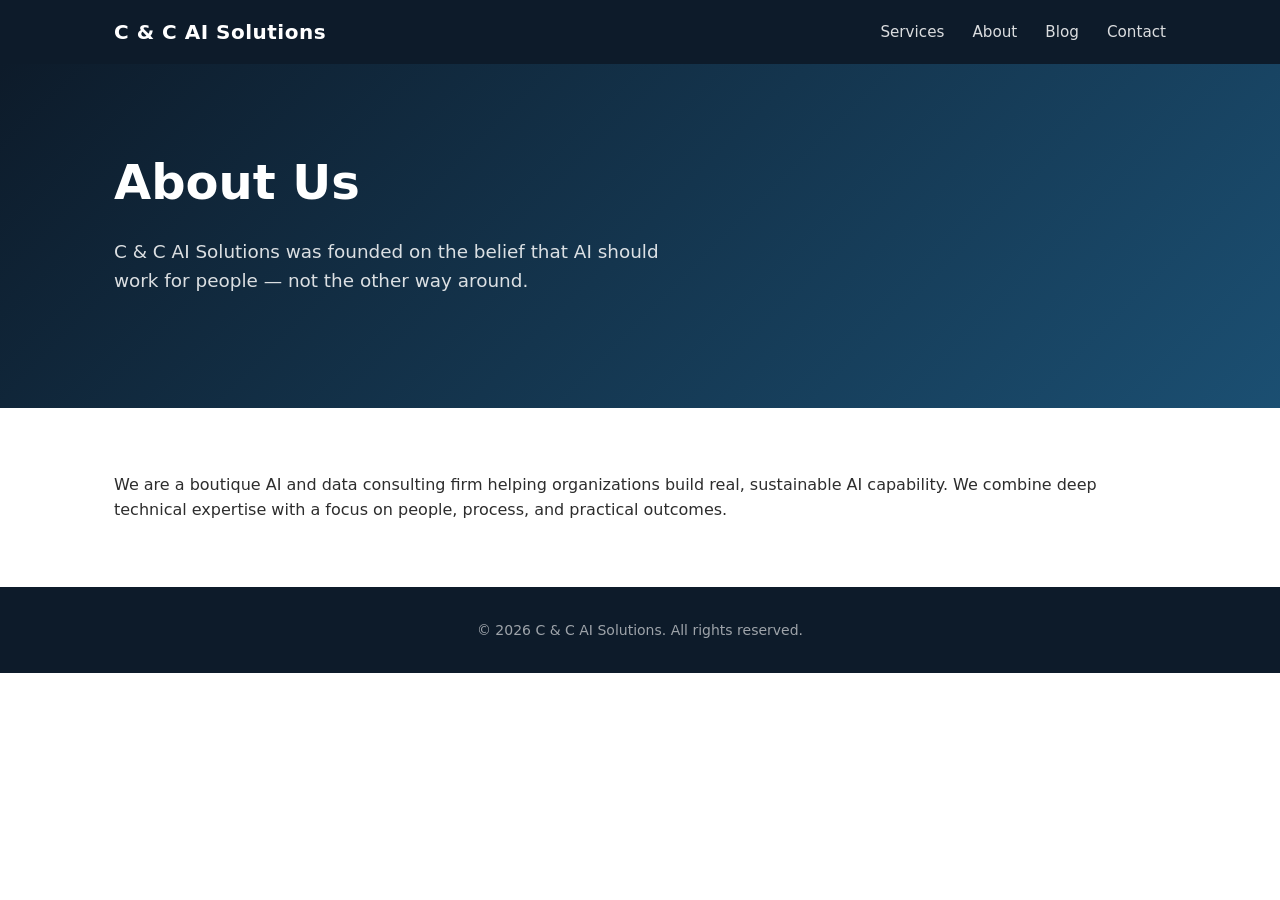
==== about.html @ f87820d6 "Initial site scaffold for C & C AI Solutions Adds homepage, services, about, blog, contact pages wit" ====
<!DOCTYPE html>
<html lang="en">
<head>
  <meta charset="UTF-8" />
  <meta name="viewport" content="width=device-width, initial-scale=1.0" />
  <meta name="description" content="About C & C AI Solutions — who we are and what we believe." />
  <title>About | C & C AI Solutions</title>
  <link rel="stylesheet" href="style.css" />
</head>
<body>

  <header class="site-header">
    <div class="container">
      <a href="index.html" class="logo">C &amp; C AI Solutions</a>
      <nav>
        <a href="services.html">Services</a>
        <a href="about.html">About</a>
        <a href="blog.html">Blog</a>
        <a href="contact.html">Contact</a>
      </nav>
    </div>
  </header>

  <main>
    <section class="hero">
      <div class="container">
        <h1>About Us</h1>
        <p>C &amp; C AI Solutions was founded on the belief that AI should work for people — not the other way around.</p>
      </div>
    </section>

    <section class="section">
      <div class="container">
        <p>We are a boutique AI and data consulting firm helping organizations build real, sustainable AI capability. We combine deep technical expertise with a focus on people, process, and practical outcomes.</p>
      </div>
    </section>
  </main>

  <footer class="site-footer">
    <div class="container">
      <p>&copy; 2026 C &amp; C AI Solutions. All rights reserved.</p>
    </div>
  </footer>

</body>
</html>
---- style.css ----
/* ── Variables ── */
:root {
  --navy:      #0d1b2a;
  --blue:      #1b4f72;
  --accent:    #00b4d8;
  --light:     #f4f7f9;
  --white:     #ffffff;
  --text:      #2d2d2d;
  --muted:     #6c757d;
  --radius:    6px;
  --max-width: 1100px;
}

/* ── Reset ── */
*, *::before, *::after { box-sizing: border-box; margin: 0; padding: 0; }
body { font-family: 'Segoe UI', system-ui, sans-serif; color: var(--text); background: var(--white); line-height: 1.6; }
a { color: inherit; text-decoration: none; }
img { max-width: 100%; display: block; }

/* ── Layout ── */
.container { max-width: var(--max-width); margin: 0 auto; padding: 0 1.5rem; }

/* ── Header ── */
.site-header { background: var(--navy); padding: 1rem 0; position: sticky; top: 0; z-index: 100; }
.site-header .container { display: flex; align-items: center; justify-content: space-between; }
.logo { color: var(--white); font-size: 1.25rem; font-weight: 700; letter-spacing: 0.5px; }
nav { display: flex; gap: 1.75rem; }
nav a { color: rgba(255,255,255,0.85); font-size: 0.95rem; transition: color 0.2s; }
nav a:hover { color: var(--accent); }

/* ── Hero ── */
.hero { background: linear-gradient(135deg, var(--navy) 0%, var(--blue) 100%); color: var(--white); padding: 5rem 0; }
.hero h1 { font-size: clamp(1.8rem, 4vw, 3rem); font-weight: 700; margin-bottom: 1rem; }
.hero p { font-size: 1.15rem; max-width: 560px; color: rgba(255,255,255,0.85); margin-bottom: 2rem; }

/* ── Buttons ── */
.btn { display: inline-block; background: var(--accent); color: var(--navy); font-weight: 600; padding: 0.75rem 1.75rem; border-radius: var(--radius); transition: opacity 0.2s; }
.btn:hover { opacity: 0.85; }
.btn-outline { background: transparent; border: 2px solid var(--accent); color: var(--accent); }

/* ── Sections ── */
.section { padding: 4rem 0; }
.section-alt { background: var(--light); }
.section h2 { font-size: 1.75rem; color: var(--navy); margin-bottom: 0.5rem; }
.section .lead { color: var(--muted); margin-bottom: 2.5rem; }

/* ── Cards ── */
.card-grid { display: grid; grid-template-columns: repeat(auto-fit, minmax(280px, 1fr)); gap: 1.5rem; }
.card { background: var(--white); border: 1px solid #e0e6ed; border-radius: var(--radius); padding: 1.75rem; transition: box-shadow 0.2s; }
.card:hover { box-shadow: 0 4px 20px rgba(0,0,0,0.08); }
.card h3 { color: var(--navy); margin-bottom: 0.5rem; }
.card p { color: var(--muted); font-size: 0.95rem; }

/* ── Blog ── */
.post-meta { font-size: 0.85rem; color: var(--muted); margin-bottom: 0.5rem; }
.post-body { max-width: 720px; margin: 0 auto; }
.post-body h2 { font-size: 2rem; color: var(--navy); margin-bottom: 0.5rem; }
.post-body p { margin-bottom: 1.25rem; }
.post-body h3 { color: var(--navy); margin: 2rem 0 0.5rem; }
.back-link { display: inline-block; margin-bottom: 2rem; color: var(--blue); font-size: 0.9rem; }
.back-link:hover { color: var(--accent); }

/* ── Footer ── */
.site-footer { background: var(--navy); color: rgba(255,255,255,0.6); text-align: center; padding: 2rem 0; font-size: 0.875rem; }

/* ── Responsive ── */
@media (max-width: 640px) {
  nav { gap: 1rem; }
  .hero { padding: 3rem 0; }
}
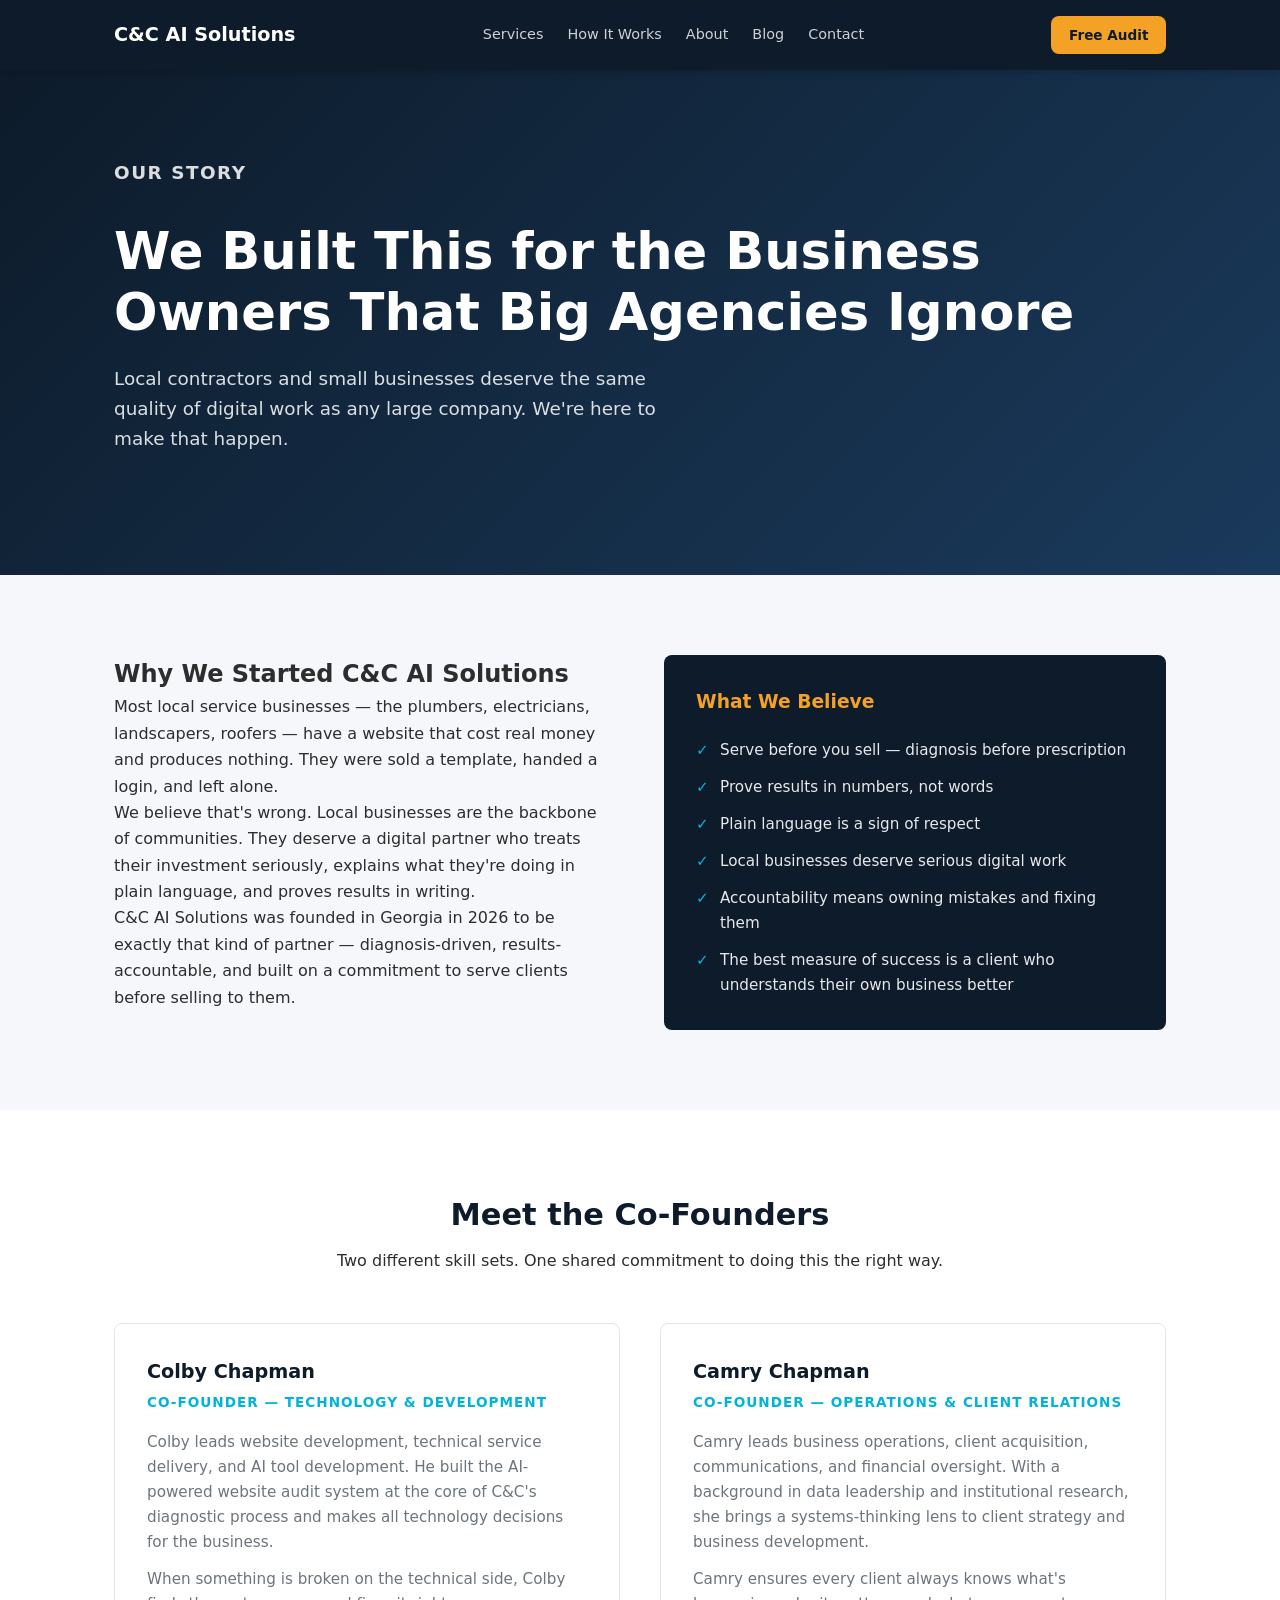
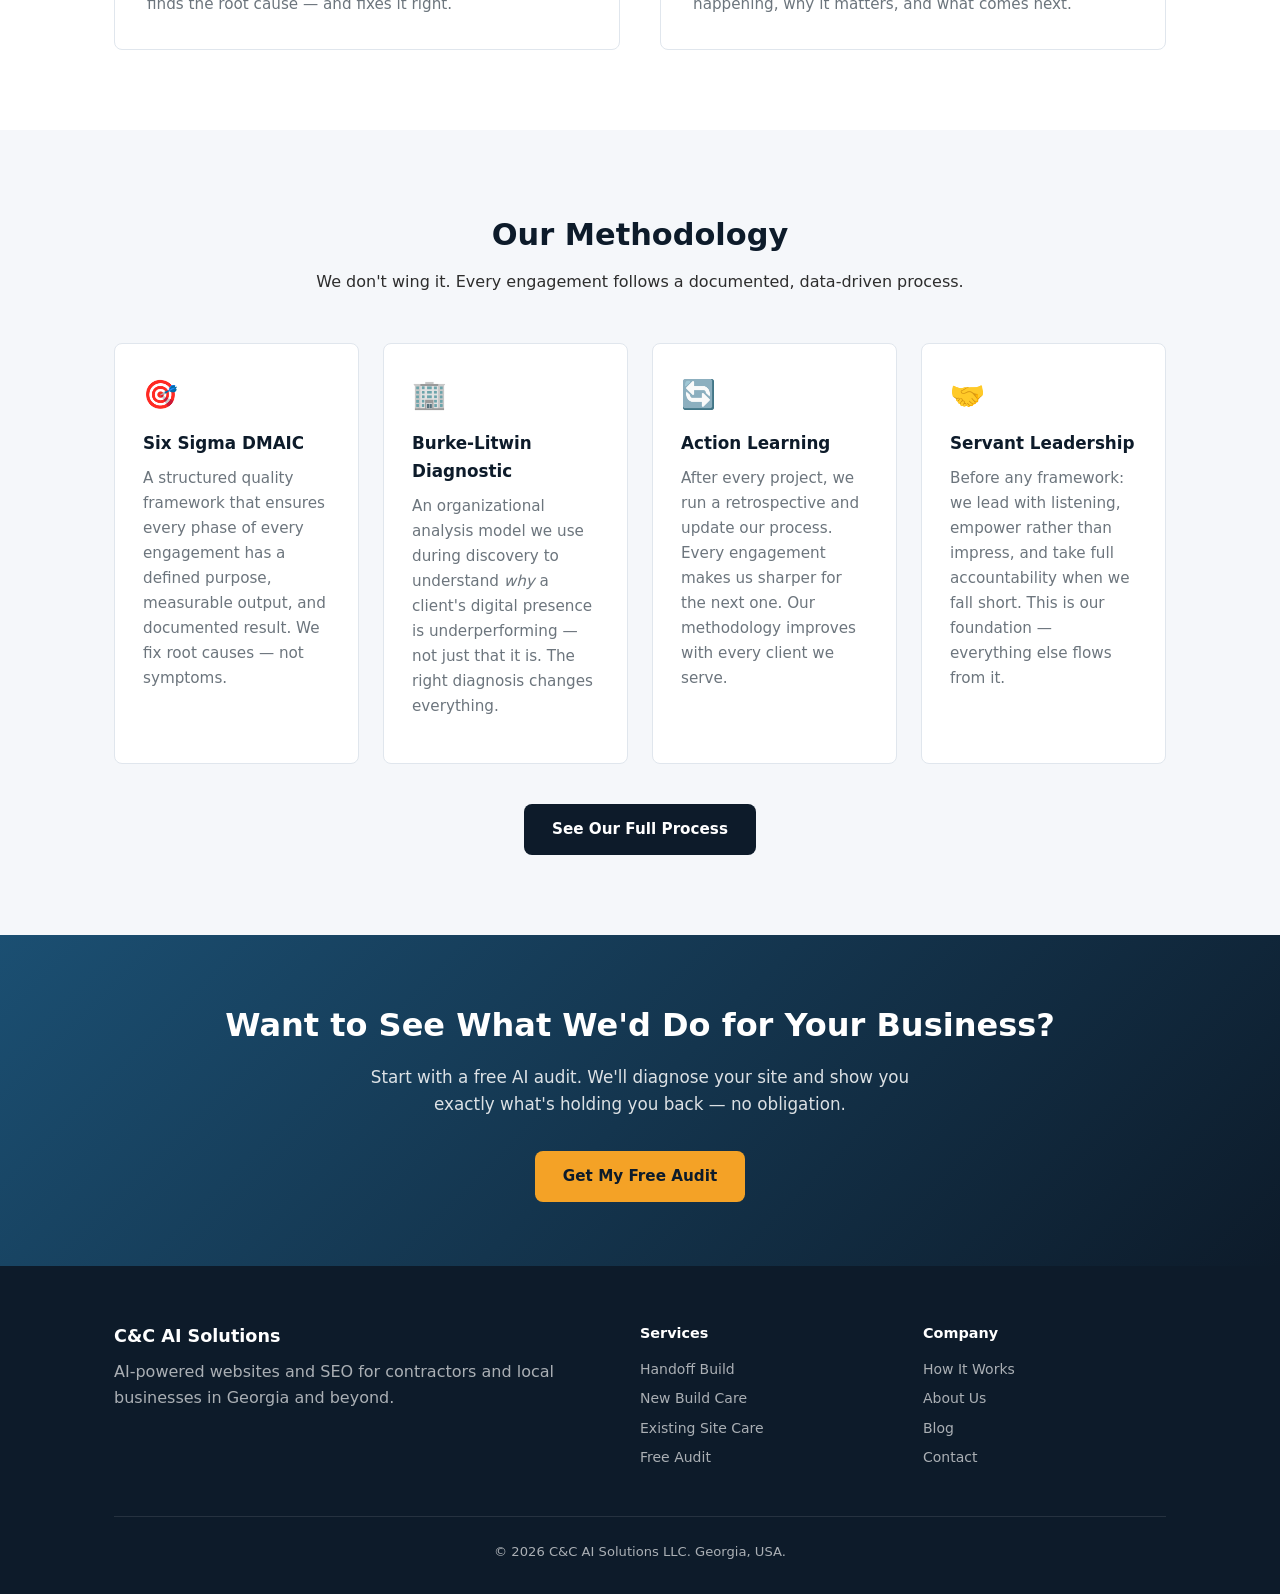
==== commit 0d89bf76: "Build full site from business foundation docs Rewrote all pages with real company content pulled fro" ====
--- a/about.html
+++ b/about.html
@@ -3,42 +3,156 @@
 <head>
   <meta charset="UTF-8" />
   <meta name="viewport" content="width=device-width, initial-scale=1.0" />
-  <meta name="description" content="About C & C AI Solutions — who we are and what we believe." />
-  <title>About | C & C AI Solutions</title>
+  <meta name="description" content="About C&C AI Solutions — a Georgia-based AI and web development company founded by Colby and Camry Chapman." />
+  <title>About | C&C AI Solutions</title>
   <link rel="stylesheet" href="style.css" />
 </head>
 <body>
 
   <header class="site-header">
     <div class="container">
-      <a href="index.html" class="logo">C &amp; C AI Solutions</a>
+      <a href="index.html" class="logo">C&amp;C AI Solutions</a>
       <nav>
         <a href="services.html">Services</a>
+        <a href="process.html">How It Works</a>
         <a href="about.html">About</a>
         <a href="blog.html">Blog</a>
         <a href="contact.html">Contact</a>
       </nav>
+      <a href="audit.html" class="btn btn-sm">Free Audit</a>
     </div>
   </header>
 
   <main>
+
     <section class="hero">
       <div class="container">
-        <h1>About Us</h1>
-        <p>C &amp; C AI Solutions was founded on the belief that AI should work for people — not the other way around.</p>
+        <p class="hero-eyebrow">Our Story</p>
+        <h1>We Built This for the Business Owners That Big Agencies Ignore</h1>
+        <p>Local contractors and small businesses deserve the same quality of digital work as any large company. We're here to make that happen.</p>
       </div>
     </section>
 
+    <!-- Mission -->
+    <section class="section section-alt">
+      <div class="container">
+        <div class="two-col">
+          <div>
+            <h2>Why We Started C&amp;C AI Solutions</h2>
+            <p>Most local service businesses — the plumbers, electricians, landscapers, roofers — have a website that cost real money and produces nothing. They were sold a template, handed a login, and left alone.</p>
+            <p>We believe that's wrong. Local businesses are the backbone of communities. They deserve a digital partner who treats their investment seriously, explains what they're doing in plain language, and proves results in writing.</p>
+            <p>C&amp;C AI Solutions was founded in Georgia in 2026 to be exactly that kind of partner — diagnosis-driven, results-accountable, and built on a commitment to serve clients before selling to them.</p>
+          </div>
+          <div class="checklist-card">
+            <h3>What We Believe</h3>
+            <ul class="checklist">
+              <li>Serve before you sell — diagnosis before prescription</li>
+              <li>Prove results in numbers, not words</li>
+              <li>Plain language is a sign of respect</li>
+              <li>Local businesses deserve serious digital work</li>
+              <li>Accountability means owning mistakes and fixing them</li>
+              <li>The best measure of success is a client who understands their own business better</li>
+            </ul>
+          </div>
+        </div>
+      </div>
+    </section>
+
+    <!-- Founders -->
     <section class="section">
       <div class="container">
-        <p>We are a boutique AI and data consulting firm helping organizations build real, sustainable AI capability. We combine deep technical expertise with a focus on people, process, and practical outcomes.</p>
+        <div class="section-header">
+          <h2>Meet the Co-Founders</h2>
+          <p class="lead">Two different skill sets. One shared commitment to doing this the right way.</p>
+        </div>
+        <div class="founder-grid">
+
+          <div class="founder-card">
+            <h3>Colby Chapman</h3>
+            <p class="founder-role">Co-Founder — Technology &amp; Development</p>
+            <p>Colby leads website development, technical service delivery, and AI tool development. He built the AI-powered website audit system at the core of C&amp;C's diagnostic process and makes all technology decisions for the business.</p>
+            <p style="margin-top:0.75rem;">When something is broken on the technical side, Colby finds the root cause — and fixes it right.</p>
+          </div>
+
+          <div class="founder-card">
+            <h3>Camry Chapman</h3>
+            <p class="founder-role">Co-Founder — Operations &amp; Client Relations</p>
+            <p>Camry leads business operations, client acquisition, communications, and financial oversight. With a background in data leadership and institutional research, she brings a systems-thinking lens to client strategy and business development.</p>
+            <p style="margin-top:0.75rem;">Camry ensures every client always knows what's happening, why it matters, and what comes next.</p>
+          </div>
+
+        </div>
       </div>
     </section>
+
+    <!-- Methodology teaser -->
+    <section class="section section-alt">
+      <div class="container">
+        <div class="section-header">
+          <h2>Our Methodology</h2>
+          <p class="lead">We don't wing it. Every engagement follows a documented, data-driven process.</p>
+        </div>
+        <div class="card-grid">
+          <div class="card">
+            <div class="card-icon">🎯</div>
+            <h3>Six Sigma DMAIC</h3>
+            <p>A structured quality framework that ensures every phase of every engagement has a defined purpose, measurable output, and documented result. We fix root causes — not symptoms.</p>
+          </div>
+          <div class="card">
+            <div class="card-icon">🏢</div>
+            <h3>Burke-Litwin Diagnostic</h3>
+            <p>An organizational analysis model we use during discovery to understand <em>why</em> a client's digital presence is underperforming — not just that it is. The right diagnosis changes everything.</p>
+          </div>
+          <div class="card">
+            <div class="card-icon">🔄</div>
+            <h3>Action Learning</h3>
+            <p>After every project, we run a retrospective and update our process. Every engagement makes us sharper for the next one. Our methodology improves with every client we serve.</p>
+          </div>
+          <div class="card">
+            <div class="card-icon">🤝</div>
+            <h3>Servant Leadership</h3>
+            <p>Before any framework: we lead with listening, empower rather than impress, and take full accountability when we fall short. This is our foundation — everything else flows from it.</p>
+          </div>
+        </div>
+        <div style="text-align:center;margin-top:2.5rem;">
+          <a href="process.html" class="btn btn-navy">See Our Full Process</a>
+        </div>
+      </div>
+    </section>
+
+    <section class="cta-banner">
+      <div class="container">
+        <h2>Want to See What We'd Do for Your Business?</h2>
+        <p>Start with a free AI audit. We'll diagnose your site and show you exactly what's holding you back — no obligation.</p>
+        <a href="audit.html" class="btn">Get My Free Audit</a>
+      </div>
+    </section>
+
   </main>
 
   <footer class="site-footer">
     <div class="container">
-      <p>&copy; 2026 C &amp; C AI Solutions. All rights reserved.</p>
+      <div class="footer-grid">
+        <div>
+          <p class="footer-brand">C&amp;C AI Solutions</p>
+          <p>AI-powered websites and SEO for contractors and local businesses in Georgia and beyond.</p>
+        </div>
+        <div>
+          <p class="footer-heading">Services</p>
+          <a href="services.html#handoff">Handoff Build</a>
+          <a href="services.html#subscription">New Build Care</a>
+          <a href="services.html#existing">Existing Site Care</a>
+          <a href="audit.html">Free Audit</a>
+        </div>
+        <div>
+          <p class="footer-heading">Company</p>
+          <a href="process.html">How It Works</a>
+          <a href="about.html">About Us</a>
+          <a href="blog.html">Blog</a>
+          <a href="contact.html">Contact</a>
+        </div>
+      </div>
+      <p class="footer-copy">&copy; 2026 C&amp;C AI Solutions LLC. Georgia, USA.</p>
     </div>
   </footer>
 
--- a/style.css
+++ b/style.css
@@ -3,56 +3,136 @@
   --navy:      #0d1b2a;
   --blue:      #1b4f72;
   --accent:    #00b4d8;
-  --light:     #f4f7f9;
+  --amber:     #f4a226;
+  --light:     #f5f7fa;
   --white:     #ffffff;
   --text:      #2d2d2d;
   --muted:     #6c757d;
-  --radius:    6px;
+  --border:    #e0e6ed;
+  --radius:    8px;
   --max-width: 1100px;
 }
 
 /* ── Reset ── */
 *, *::before, *::after { box-sizing: border-box; margin: 0; padding: 0; }
-body { font-family: 'Segoe UI', system-ui, sans-serif; color: var(--text); background: var(--white); line-height: 1.6; }
+body { font-family: 'Segoe UI', system-ui, sans-serif; color: var(--text); background: var(--white); line-height: 1.65; }
 a { color: inherit; text-decoration: none; }
 img { max-width: 100%; display: block; }
 
 /* ── Layout ── */
 .container { max-width: var(--max-width); margin: 0 auto; padding: 0 1.5rem; }
+.two-col { display: grid; grid-template-columns: 1fr 1fr; gap: 3rem; align-items: start; }
+.section-header { text-align: center; margin-bottom: 3rem; }
+.section-header h2 { font-size: 1.9rem; color: var(--navy); margin-bottom: 0.5rem; }
 
 /* ── Header ── */
-.site-header { background: var(--navy); padding: 1rem 0; position: sticky; top: 0; z-index: 100; }
-.site-header .container { display: flex; align-items: center; justify-content: space-between; }
-.logo { color: var(--white); font-size: 1.25rem; font-weight: 700; letter-spacing: 0.5px; }
-nav { display: flex; gap: 1.75rem; }
-nav a { color: rgba(255,255,255,0.85); font-size: 0.95rem; transition: color 0.2s; }
+.site-header { background: var(--navy); padding: 1rem 0; position: sticky; top: 0; z-index: 100; box-shadow: 0 2px 8px rgba(0,0,0,0.2); }
+.site-header .container { display: flex; align-items: center; justify-content: space-between; gap: 1rem; }
+.logo { color: var(--white); font-size: 1.2rem; font-weight: 700; white-space: nowrap; }
+nav { display: flex; gap: 1.5rem; flex: 1; justify-content: center; }
+nav a { color: rgba(255,255,255,0.8); font-size: 0.9rem; transition: color 0.2s; }
 nav a:hover { color: var(--accent); }
 
+/* ── Buttons ── */
+.btn { display: inline-block; background: var(--amber); color: var(--navy); font-weight: 700; padding: 0.8rem 1.75rem; border-radius: var(--radius); transition: opacity 0.2s; font-size: 0.95rem; }
+.btn:hover { opacity: 0.88; }
+.btn-outline { background: transparent; border: 2px solid var(--white); color: var(--white); }
+.btn-outline:hover { background: rgba(255,255,255,0.1); opacity: 1; }
+.btn-sm { padding: 0.5rem 1.1rem; font-size: 0.85rem; }
+.btn-navy { background: var(--navy); color: var(--white); }
+.btn-navy:hover { opacity: 0.85; }
+
 /* ── Hero ── */
-.hero { background: linear-gradient(135deg, var(--navy) 0%, var(--blue) 100%); color: var(--white); padding: 5rem 0; }
-.hero h1 { font-size: clamp(1.8rem, 4vw, 3rem); font-weight: 700; margin-bottom: 1rem; }
-.hero p { font-size: 1.15rem; max-width: 560px; color: rgba(255,255,255,0.85); margin-bottom: 2rem; }
-
-/* ── Buttons ── */
-.btn { display: inline-block; background: var(--accent); color: var(--navy); font-weight: 600; padding: 0.75rem 1.75rem; border-radius: var(--radius); transition: opacity 0.2s; }
-.btn:hover { opacity: 0.85; }
-.btn-outline { background: transparent; border: 2px solid var(--accent); color: var(--accent); }
+.hero { background: linear-gradient(135deg, var(--navy) 0%, #1a3a5c 100%); color: var(--white); padding: 5.5rem 0; }
+.hero-eyebrow { font-size: 0.85rem; font-weight: 600; letter-spacing: 1.5px; text-transform: uppercase; color: var(--amber); margin-bottom: 1rem; }
+.hero h1 { font-size: clamp(2rem, 4.5vw, 3.2rem); font-weight: 800; line-height: 1.2; margin-bottom: 1.25rem; }
+.hero > .container > p { font-size: 1.15rem; max-width: 580px; color: rgba(255,255,255,0.85); margin-bottom: 2rem; }
+.hero-ctas { display: flex; gap: 1rem; flex-wrap: wrap; }
 
 /* ── Sections ── */
-.section { padding: 4rem 0; }
+.section { padding: 5rem 0; }
 .section-alt { background: var(--light); }
-.section h2 { font-size: 1.75rem; color: var(--navy); margin-bottom: 0.5rem; }
-.section .lead { color: var(--muted); margin-bottom: 2.5rem; }
 
 /* ── Cards ── */
-.card-grid { display: grid; grid-template-columns: repeat(auto-fit, minmax(280px, 1fr)); gap: 1.5rem; }
-.card { background: var(--white); border: 1px solid #e0e6ed; border-radius: var(--radius); padding: 1.75rem; transition: box-shadow 0.2s; }
-.card:hover { box-shadow: 0 4px 20px rgba(0,0,0,0.08); }
-.card h3 { color: var(--navy); margin-bottom: 0.5rem; }
-.card p { color: var(--muted); font-size: 0.95rem; }
+.card-grid { display: grid; grid-template-columns: repeat(auto-fit, minmax(240px, 1fr)); gap: 1.5rem; }
+.card { background: var(--white); border: 1px solid var(--border); border-radius: var(--radius); padding: 1.75rem; transition: box-shadow 0.2s, transform 0.2s; }
+.card:hover { box-shadow: 0 6px 24px rgba(0,0,0,0.09); transform: translateY(-2px); }
+.card-accent { border-color: var(--accent); background: #f0fbff; }
+.card-icon { font-size: 1.75rem; margin-bottom: 0.75rem; }
+.card h3 { color: var(--navy); margin-bottom: 0.5rem; font-size: 1.05rem; }
+.card p { color: var(--muted); font-size: 0.95rem; margin-bottom: 1rem; }
+.card-link { color: var(--blue); font-size: 0.9rem; font-weight: 600; }
+.card-link:hover { color: var(--accent); }
+
+/* ── Checklist card ── */
+.checklist-card { background: var(--navy); color: var(--white); border-radius: var(--radius); padding: 2rem; }
+.checklist-card h3 { color: var(--amber); margin-bottom: 1.25rem; }
+.checklist { list-style: none; display: flex; flex-direction: column; gap: 0.75rem; }
+.checklist li { padding-left: 1.5rem; position: relative; font-size: 0.95rem; color: rgba(255,255,255,0.9); }
+.checklist li::before { content: '✓'; position: absolute; left: 0; color: var(--accent); font-weight: 700; }
+
+/* ── Steps ── */
+.steps { display: flex; align-items: flex-start; gap: 1rem; }
+.step { flex: 1; text-align: center; padding: 2rem 1.5rem; background: var(--white); border: 1px solid var(--border); border-radius: var(--radius); }
+.step-number { font-size: 2.5rem; font-weight: 800; color: var(--accent); opacity: 0.4; line-height: 1; margin-bottom: 0.75rem; }
+.step h3 { color: var(--navy); margin-bottom: 0.5rem; }
+.step p { color: var(--muted); font-size: 0.92rem; }
+.step-arrow { font-size: 1.5rem; color: var(--border); padding-top: 2.5rem; flex-shrink: 0; }
+
+/* ── CTA Banner ── */
+.cta-banner { background: linear-gradient(135deg, var(--blue) 0%, var(--navy) 100%); color: var(--white); text-align: center; padding: 4rem 0; }
+.cta-banner h2 { font-size: 2rem; margin-bottom: 0.75rem; }
+.cta-banner p { font-size: 1.05rem; color: rgba(255,255,255,0.85); margin-bottom: 2rem; max-width: 560px; margin-left: auto; margin-right: auto; }
+
+/* ── Process page ── */
+.phase-grid { display: flex; flex-direction: column; gap: 2rem; }
+.phase { display: grid; grid-template-columns: 80px 1fr; gap: 1.5rem; align-items: start; }
+.phase-badge { width: 64px; height: 64px; border-radius: 50%; background: var(--navy); color: var(--white); display: flex; align-items: center; justify-content: center; font-weight: 800; font-size: 0.8rem; text-align: center; line-height: 1.2; flex-shrink: 0; }
+.phase-body h3 { color: var(--navy); font-size: 1.2rem; margin-bottom: 0.5rem; }
+.phase-body p { color: var(--muted); margin-bottom: 0.75rem; }
+.phase-body .tags { display: flex; flex-wrap: wrap; gap: 0.4rem; }
+.phase-body .tag { background: var(--light); border: 1px solid var(--border); border-radius: 20px; padding: 0.2rem 0.75rem; font-size: 0.78rem; color: var(--blue); font-weight: 600; }
+
+/* ── Pricing tables ── */
+.pricing-section { margin-bottom: 4rem; }
+.pricing-section h2 { color: var(--navy); font-size: 1.6rem; margin-bottom: 0.4rem; }
+.pricing-section .subhead { color: var(--muted); margin-bottom: 2rem; }
+.pricing-grid { display: grid; grid-template-columns: repeat(auto-fit, minmax(260px, 1fr)); gap: 1.5rem; }
+.price-card { border: 1px solid var(--border); border-radius: var(--radius); overflow: hidden; }
+.price-card.featured { border-color: var(--accent); box-shadow: 0 0 0 2px var(--accent); }
+.price-card-header { padding: 1.5rem; background: var(--navy); color: var(--white); }
+.price-card-header h3 { font-size: 1.1rem; margin-bottom: 0.25rem; }
+.price-card-header .price { font-size: 1.9rem; font-weight: 800; color: var(--amber); }
+.price-card-header .price span { font-size: 0.9rem; font-weight: 400; color: rgba(255,255,255,0.7); }
+.price-card-body { padding: 1.5rem; }
+.feature-list { list-style: none; display: flex; flex-direction: column; gap: 0.6rem; margin-bottom: 1.5rem; }
+.feature-list li { font-size: 0.9rem; color: var(--text); padding-left: 1.4rem; position: relative; }
+.feature-list li::before { content: '✓'; position: absolute; left: 0; color: var(--accent); font-weight: 700; }
+.feature-list li.no::before { content: '—'; color: var(--border); }
+.feature-list li.no { color: var(--muted); }
+
+/* ── About page ── */
+.founder-grid { display: grid; grid-template-columns: 1fr 1fr; gap: 2.5rem; }
+.founder-card { border: 1px solid var(--border); border-radius: var(--radius); padding: 2rem; }
+.founder-card h3 { color: var(--navy); font-size: 1.2rem; margin-bottom: 0.25rem; }
+.founder-card .founder-role { color: var(--accent); font-size: 0.85rem; font-weight: 600; text-transform: uppercase; letter-spacing: 1px; margin-bottom: 1rem; }
+.founder-card p { color: var(--muted); font-size: 0.95rem; }
+
+/* ── Audit / Contact forms ── */
+.form-card { background: var(--white); border: 1px solid var(--border); border-radius: var(--radius); padding: 2.5rem; max-width: 600px; }
+.form-group { margin-bottom: 1.25rem; }
+.form-group label { display: block; font-size: 0.9rem; font-weight: 600; color: var(--navy); margin-bottom: 0.4rem; }
+.form-group input, .form-group textarea, .form-group select { width: 100%; padding: 0.7rem 1rem; border: 1px solid var(--border); border-radius: var(--radius); font-size: 0.95rem; font-family: inherit; color: var(--text); background: var(--white); transition: border-color 0.2s; }
+.form-group input:focus, .form-group textarea:focus, .form-group select:focus { outline: none; border-color: var(--accent); }
+.form-group textarea { min-height: 120px; resize: vertical; }
 
 /* ── Blog ── */
-.post-meta { font-size: 0.85rem; color: var(--muted); margin-bottom: 0.5rem; }
+.post-card { border: 1px solid var(--border); border-radius: var(--radius); padding: 1.75rem; margin-bottom: 1.5rem; transition: box-shadow 0.2s; }
+.post-card:hover { box-shadow: 0 4px 16px rgba(0,0,0,0.07); }
+.post-meta { font-size: 0.82rem; color: var(--muted); margin-bottom: 0.4rem; }
+.post-card h3 { color: var(--navy); margin-bottom: 0.5rem; }
+.post-card h3 a:hover { color: var(--blue); }
+.post-card p { color: var(--muted); font-size: 0.93rem; }
 .post-body { max-width: 720px; margin: 0 auto; }
 .post-body h2 { font-size: 2rem; color: var(--navy); margin-bottom: 0.5rem; }
 .post-body p { margin-bottom: 1.25rem; }
@@ -61,10 +141,25 @@
 .back-link:hover { color: var(--accent); }
 
 /* ── Footer ── */
-.site-footer { background: var(--navy); color: rgba(255,255,255,0.6); text-align: center; padding: 2rem 0; font-size: 0.875rem; }
+.site-footer { background: var(--navy); color: rgba(255,255,255,0.65); padding: 3.5rem 0 2rem; }
+.footer-grid { display: grid; grid-template-columns: 2fr 1fr 1fr; gap: 2.5rem; margin-bottom: 2.5rem; }
+.footer-brand { color: var(--white); font-weight: 700; font-size: 1.1rem; margin-bottom: 0.5rem; }
+.footer-heading { color: var(--white); font-weight: 600; font-size: 0.9rem; margin-bottom: 0.75rem; }
+.footer-grid div a { display: block; font-size: 0.875rem; margin-bottom: 0.4rem; transition: color 0.2s; }
+.footer-grid div a:hover { color: var(--accent); }
+.footer-copy { border-top: 1px solid rgba(255,255,255,0.1); padding-top: 1.5rem; font-size: 0.82rem; text-align: center; }
 
 /* ── Responsive ── */
-@media (max-width: 640px) {
-  nav { gap: 1rem; }
-  .hero { padding: 3rem 0; }
+@media (max-width: 768px) {
+  nav { display: none; }
+  .two-col, .founder-grid, .footer-grid { grid-template-columns: 1fr; }
+  .steps { flex-direction: column; }
+  .step-arrow { transform: rotate(90deg); align-self: center; padding-top: 0; }
+  .phase { grid-template-columns: 48px 1fr; }
+  .footer-grid { grid-template-columns: 1fr 1fr; }
 }
+@media (max-width: 480px) {
+  .hero { padding: 3.5rem 0; }
+  .hero-ctas { flex-direction: column; }
+  .footer-grid { grid-template-columns: 1fr; }
+}
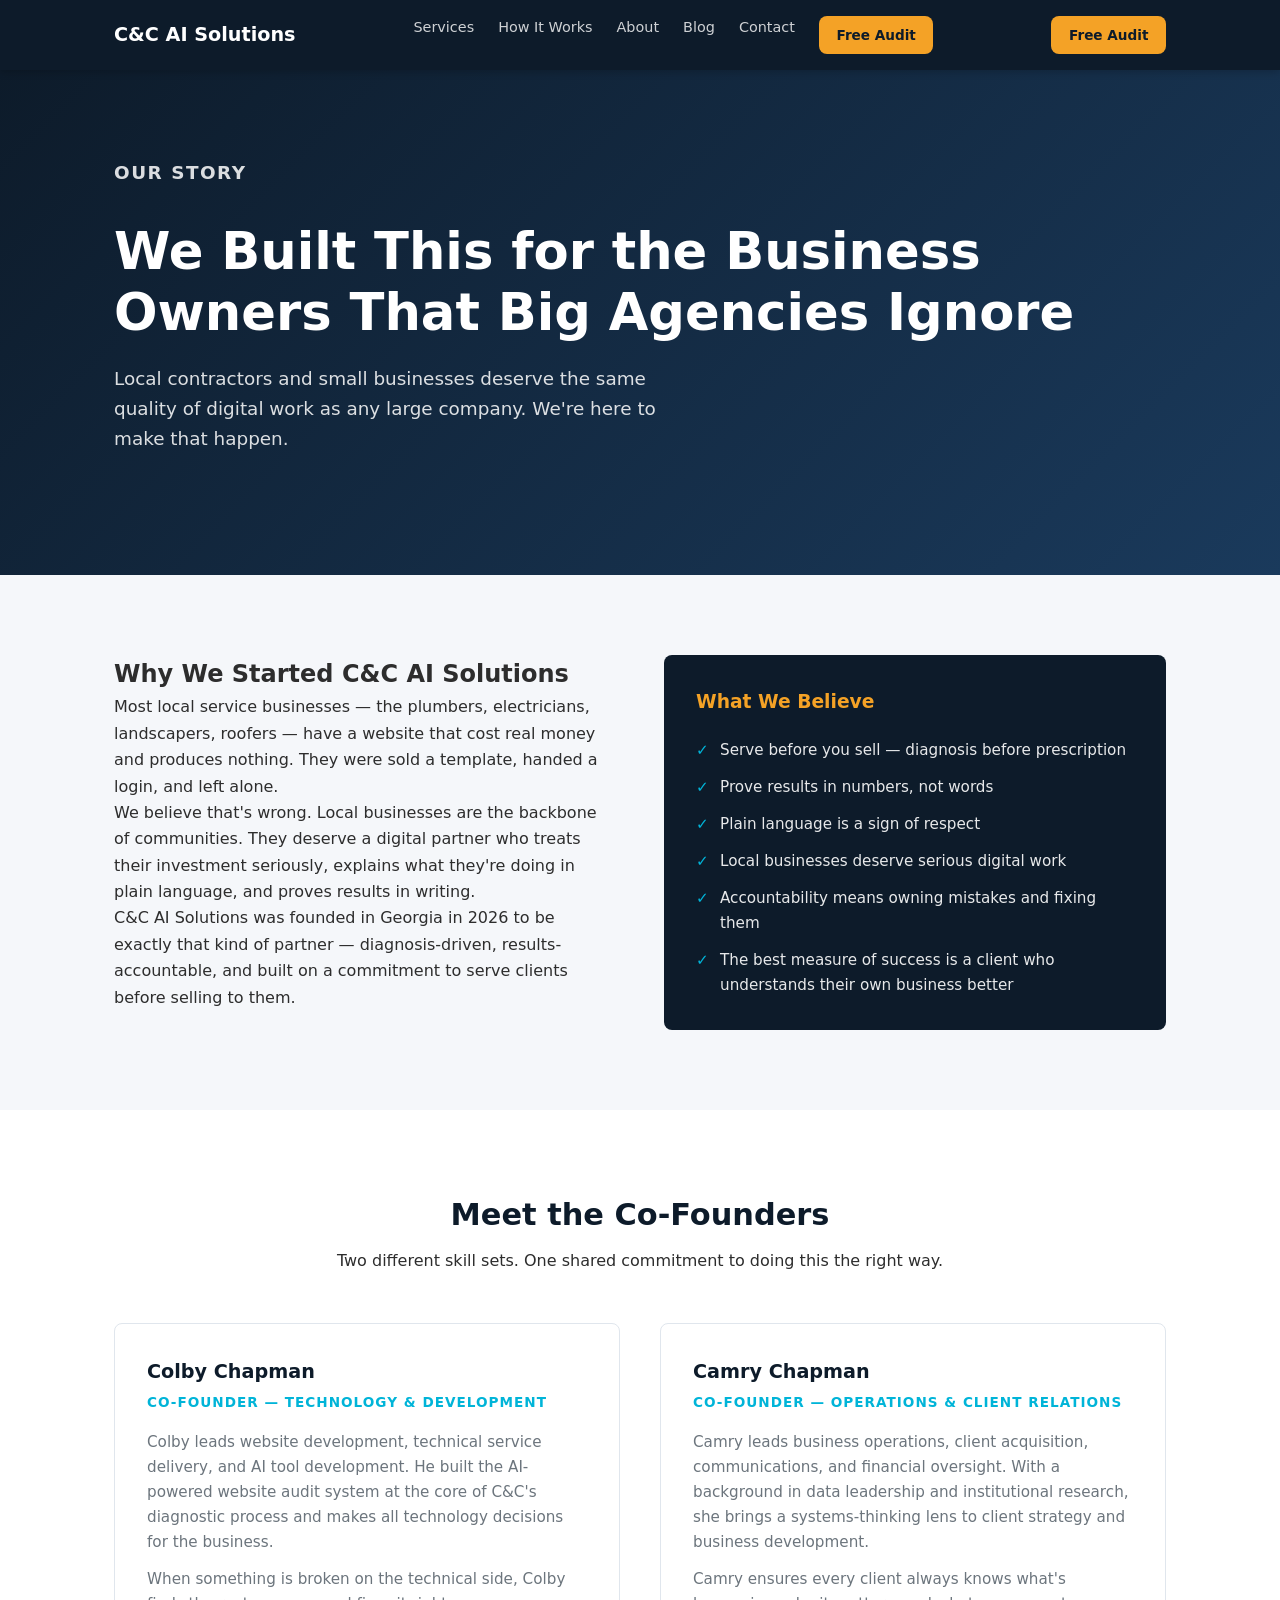
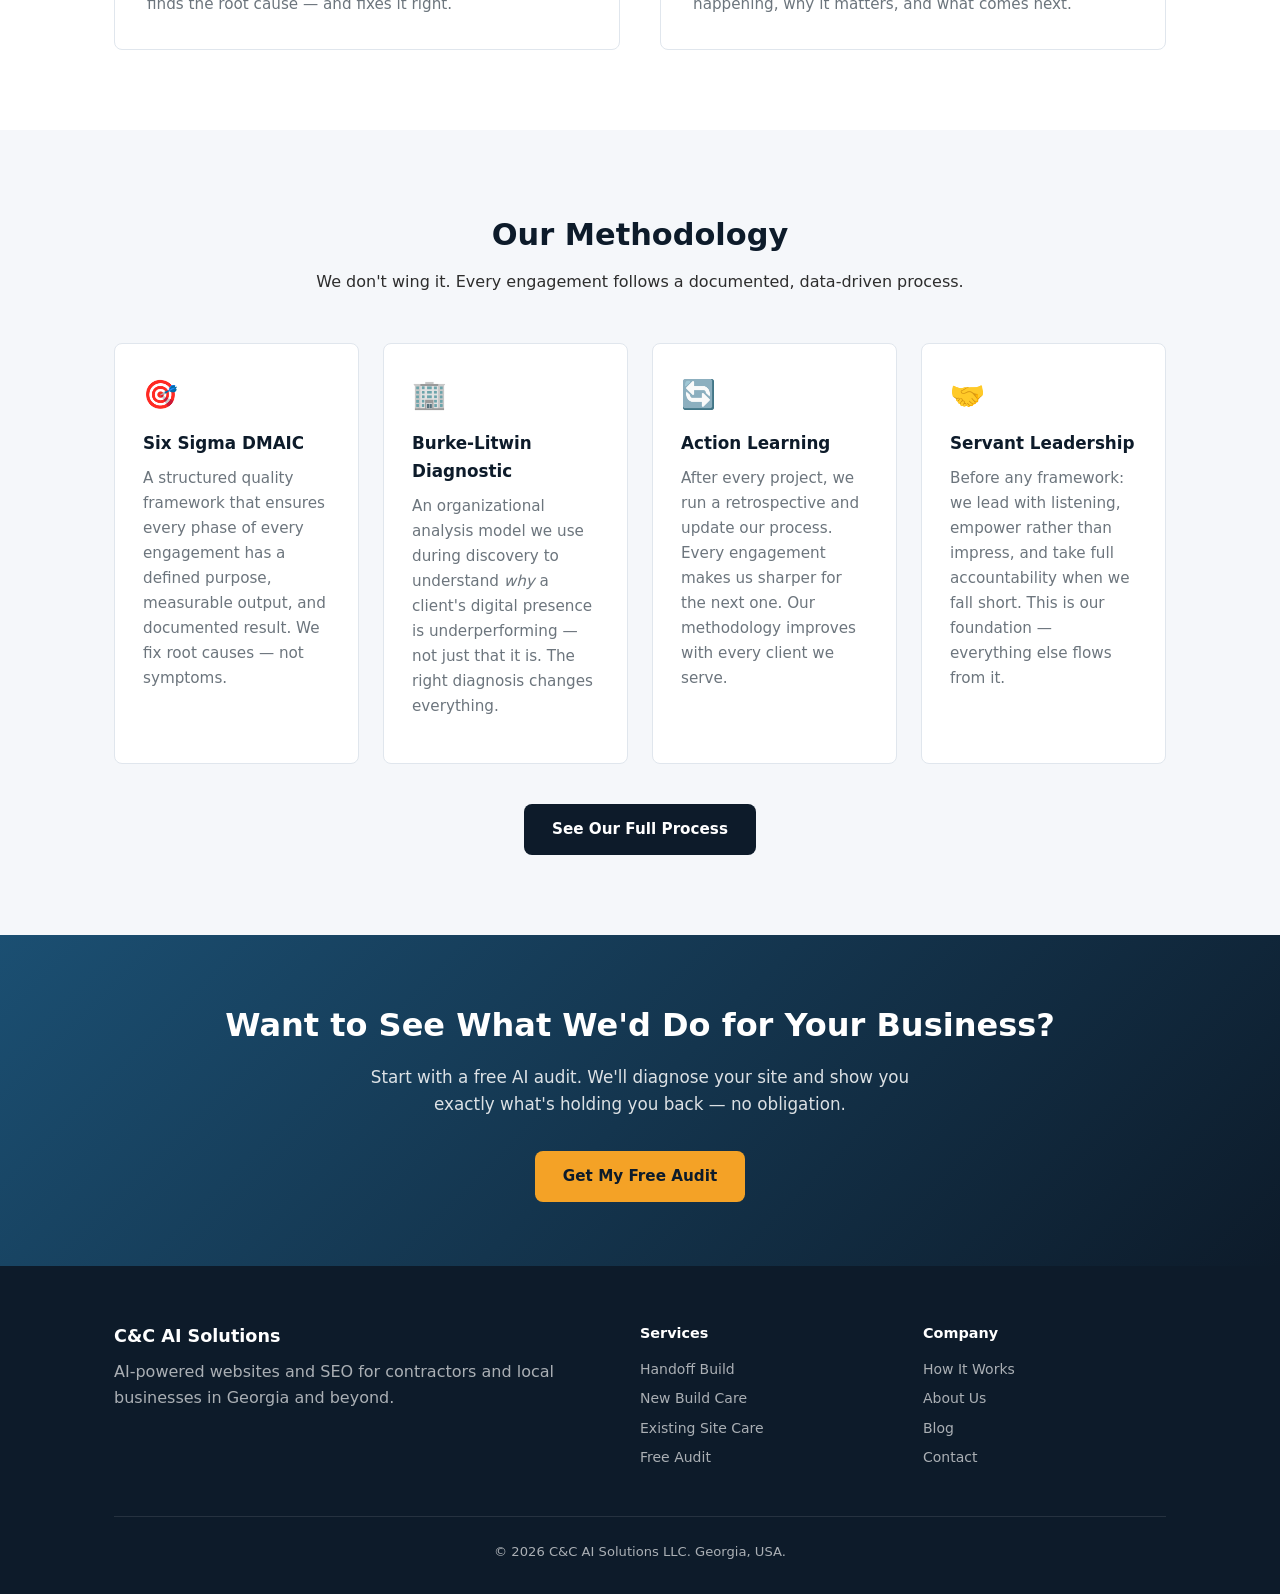
==== commit 5e3465eb: "Full mobile overhaul: hamburger nav, services tabs, leaner pricing cards, tighter process" ====
--- a/about.html
+++ b/about.html
@@ -12,14 +12,20 @@
   <header class="site-header">
     <div class="container">
       <a href="index.html" class="logo">C&amp;C AI Solutions</a>
-      <nav>
+      <nav id="main-nav">
         <a href="services.html">Services</a>
         <a href="process.html">How It Works</a>
         <a href="about.html">About</a>
         <a href="blog.html">Blog</a>
         <a href="contact.html">Contact</a>
+        <a href="audit.html" class="btn btn-sm nav-audit">Free Audit</a>
       </nav>
-      <a href="audit.html" class="btn btn-sm">Free Audit</a>
+      <div class="header-right">
+        <a href="audit.html" class="btn btn-sm desktop-audit">Free Audit</a>
+        <button class="hamburger" id="hamburger" aria-label="Open menu" aria-expanded="false">
+          <span></span><span></span><span></span>
+        </button>
+      </div>
     </div>
   </header>
 
@@ -156,5 +162,6 @@
     </div>
   </footer>
 
+  <script src="nav.js"></script>
 </body>
 </html>
--- a/style.css
+++ b/style.css
@@ -72,7 +72,7 @@
 .checklist li::before { content: '✓'; position: absolute; left: 0; color: var(--accent); font-weight: 700; }
 
 /* ── Steps ── */
-.steps { display: flex; align-items: flex-start; gap: 1rem; }
+.steps { display: flex; align-items: stretch; gap: 1rem; }
 .step { flex: 1; text-align: center; padding: 2rem 1.5rem; background: var(--white); border: 1px solid var(--border); border-radius: var(--radius); }
 .step-number { font-size: 2.5rem; font-weight: 800; color: var(--accent); opacity: 0.4; line-height: 1; margin-bottom: 0.75rem; }
 .step h3 { color: var(--navy); margin-bottom: 0.5rem; }
@@ -87,7 +87,7 @@
 /* ── Process page ── */
 .phase-grid { display: flex; flex-direction: column; gap: 2rem; }
 .phase { display: grid; grid-template-columns: 80px 1fr; gap: 1.5rem; align-items: start; }
-.phase-badge { width: 64px; height: 64px; border-radius: 50%; background: var(--navy); color: var(--white); display: flex; align-items: center; justify-content: center; font-weight: 800; font-size: 0.8rem; text-align: center; line-height: 1.2; flex-shrink: 0; }
+.phase-badge { width: 90px; background: var(--navy); color: var(--white); border-radius: 40px; padding: 0.6rem 0.5rem; display: flex; flex-direction: column; align-items: center; justify-content: center; font-weight: 800; font-size: 0.72rem; text-align: center; line-height: 1.4; flex-shrink: 0; letter-spacing: 0.5px; }
 .phase-body h3 { color: var(--navy); font-size: 1.2rem; margin-bottom: 0.5rem; }
 .phase-body p { color: var(--muted); margin-bottom: 0.75rem; }
 .phase-body .tags { display: flex; flex-wrap: wrap; gap: 0.4rem; }
@@ -98,8 +98,9 @@
 .pricing-section h2 { color: var(--navy); font-size: 1.6rem; margin-bottom: 0.4rem; }
 .pricing-section .subhead { color: var(--muted); margin-bottom: 2rem; }
 .pricing-grid { display: grid; grid-template-columns: repeat(auto-fit, minmax(260px, 1fr)); gap: 1.5rem; }
-.price-card { border: 1px solid var(--border); border-radius: var(--radius); overflow: hidden; }
+.price-card { border: 1px solid var(--border); border-radius: var(--radius); overflow: hidden; position: relative; }
 .price-card.featured { border-color: var(--accent); box-shadow: 0 0 0 2px var(--accent); }
+.popular-badge { position: absolute; top: -1px; left: 50%; transform: translateX(-50%); background: var(--amber); color: var(--navy); font-size: 0.72rem; font-weight: 800; text-transform: uppercase; letter-spacing: 1px; padding: 0.25rem 0.9rem; border-radius: 0 0 6px 6px; white-space: nowrap; }
 .price-card-header { padding: 1.5rem; background: var(--navy); color: var(--white); }
 .price-card-header h3 { font-size: 1.1rem; margin-bottom: 0.25rem; }
 .price-card-header .price { font-size: 1.9rem; font-weight: 800; color: var(--amber); }
@@ -149,17 +150,93 @@
 .footer-grid div a:hover { color: var(--accent); }
 .footer-copy { border-top: 1px solid rgba(255,255,255,0.1); padding-top: 1.5rem; font-size: 0.82rem; text-align: center; }
 
+/* ── Hamburger menu ── */
+.header-right { display: flex; align-items: center; gap: 0.75rem; }
+.hamburger { display: none; flex-direction: column; justify-content: center; gap: 5px; background: none; border: none; cursor: pointer; padding: 4px; }
+.hamburger span { display: block; width: 22px; height: 2px; background: var(--white); border-radius: 2px; transition: all 0.25s; }
+.hamburger.active span:nth-child(1) { transform: translateY(7px) rotate(45deg); }
+.hamburger.active span:nth-child(2) { opacity: 0; }
+.hamburger.active span:nth-child(3) { transform: translateY(-7px) rotate(-45deg); }
+
+/* ── Model tabs (services page) ── */
+.model-tabs { gap: 0; margin-bottom: 1.5rem; border: 1px solid var(--border); border-radius: var(--radius); overflow: hidden; }
+.model-tab { flex: 1; padding: 0.7rem 0.5rem; background: var(--white); border: none; border-right: 1px solid var(--border); font-size: 0.82rem; font-weight: 600; color: var(--muted); cursor: pointer; transition: background 0.2s, color 0.2s; }
+.model-tab:last-child { border-right: none; }
+.model-tab.active { background: var(--navy); color: var(--white); }
+
 /* ── Responsive ── */
 @media (max-width: 768px) {
-  nav { display: none; }
-  .two-col, .founder-grid, .footer-grid { grid-template-columns: 1fr; }
-  .steps { flex-direction: column; }
-  .step-arrow { transform: rotate(90deg); align-self: center; padding-top: 0; }
-  .phase { grid-template-columns: 48px 1fr; }
-  .footer-grid { grid-template-columns: 1fr 1fr; }
+  /* Header — hamburger */
+  .hamburger { display: flex; }
+  .desktop-audit { display: none; }
+  .site-header .container { justify-content: space-between; }
+  nav { display: none; position: fixed; top: 57px; left: 0; right: 0; bottom: 0; background: var(--navy); flex-direction: column; padding: 2rem 1.5rem; gap: 0; z-index: 99; overflow-y: auto; }
+  nav.open { display: flex; }
+  nav a { color: rgba(255,255,255,0.85); font-size: 1.1rem; padding: 0.9rem 0; border-bottom: 1px solid rgba(255,255,255,0.08); }
+  nav a:last-child { border-bottom: none; }
+  .nav-audit { background: var(--amber) !important; color: var(--navy) !important; text-align: center; border-radius: var(--radius); margin-top: 1rem; border-bottom: none !important; font-weight: 700; }
+
+  /* Layout */
+  .container { padding: 0 1.25rem; }
+  .section { padding: 3rem 0; }
+  .section-header { margin-bottom: 2rem; }
+  .section-header h2 { font-size: 1.6rem; }
+
+  /* Hero */
+  .hero { padding: 3rem 0; }
+  .hero h1 { font-size: clamp(1.6rem, 6vw, 2.2rem); }
+  .hero > .container > p { font-size: 1rem; }
+  .hero-ctas { flex-direction: column; align-items: flex-start; }
+  .hero-ctas .btn { width: 100%; text-align: center; }
+
+  /* Two-col layouts */
+  .two-col { grid-template-columns: 1fr; gap: 2rem; }
+  .founder-grid { grid-template-columns: 1fr; gap: 1.5rem; }
+
+  /* Steps */
+  .steps { flex-direction: column; align-items: stretch; }
+  .step { padding: 1.5rem; text-align: center; }
+  .step-number { font-size: 2rem; }
+  .step-arrow { transform: rotate(90deg); align-self: center; padding: 0; font-size: 1.2rem; }
+
+  /* Process phases */
+  .phase { grid-template-columns: 72px 1fr; gap: 1rem; }
+  .phase-badge { width: 72px; font-size: 0.68rem; padding: 0.5rem 0.35rem; }
+
+  /* Cards */
+  .card-grid { grid-template-columns: 1fr; }
+  .pricing-grid { grid-template-columns: 1fr; }
+
+  /* Pricing — hide "not included" rows and tighten */
+  .feature-list li.no { display: none; }
+  .price-card-body { padding: 1.25rem; }
+  .feature-list { gap: 0.5rem; }
+  .feature-list li { font-size: 0.88rem; }
+  .price-card-header { padding: 1.25rem; }
+  .price-card-header .price { font-size: 1.6rem; }
+  .pricing-section { margin-bottom: 2rem; }
+
+  /* Process — hide verbose body text, keep heading + tags */
+  .phase-body > p { display: none; }
+  .phase-body h3 { margin-bottom: 0.75rem; }
+
+  /* Forms */
+  .form-card { padding: 1.5rem; max-width: 100%; }
+
+  /* CTA Banner */
+  .cta-banner { padding: 2.5rem 0; }
+  .cta-banner h2 { font-size: 1.5rem; }
+  .cta-banner p { font-size: 0.95rem; }
+  .cta-banner .btn { width: 100%; text-align: center; }
+
+  /* Footer */
+  .footer-grid { grid-template-columns: 1fr 1fr; gap: 1.5rem; }
+  .site-footer { padding: 2.5rem 0 1.5rem; }
 }
+
 @media (max-width: 480px) {
-  .hero { padding: 3.5rem 0; }
-  .hero-ctas { flex-direction: column; }
   .footer-grid { grid-template-columns: 1fr; }
+  .phase { grid-template-columns: 1fr; }
+  .phase-badge { width: auto; flex-direction: row; gap: 0.5rem; border-radius: var(--radius); padding: 0.4rem 0.75rem; font-size: 0.75rem; justify-content: flex-start; }
+  .pricing-section h2 { font-size: 1.35rem; }
 }
